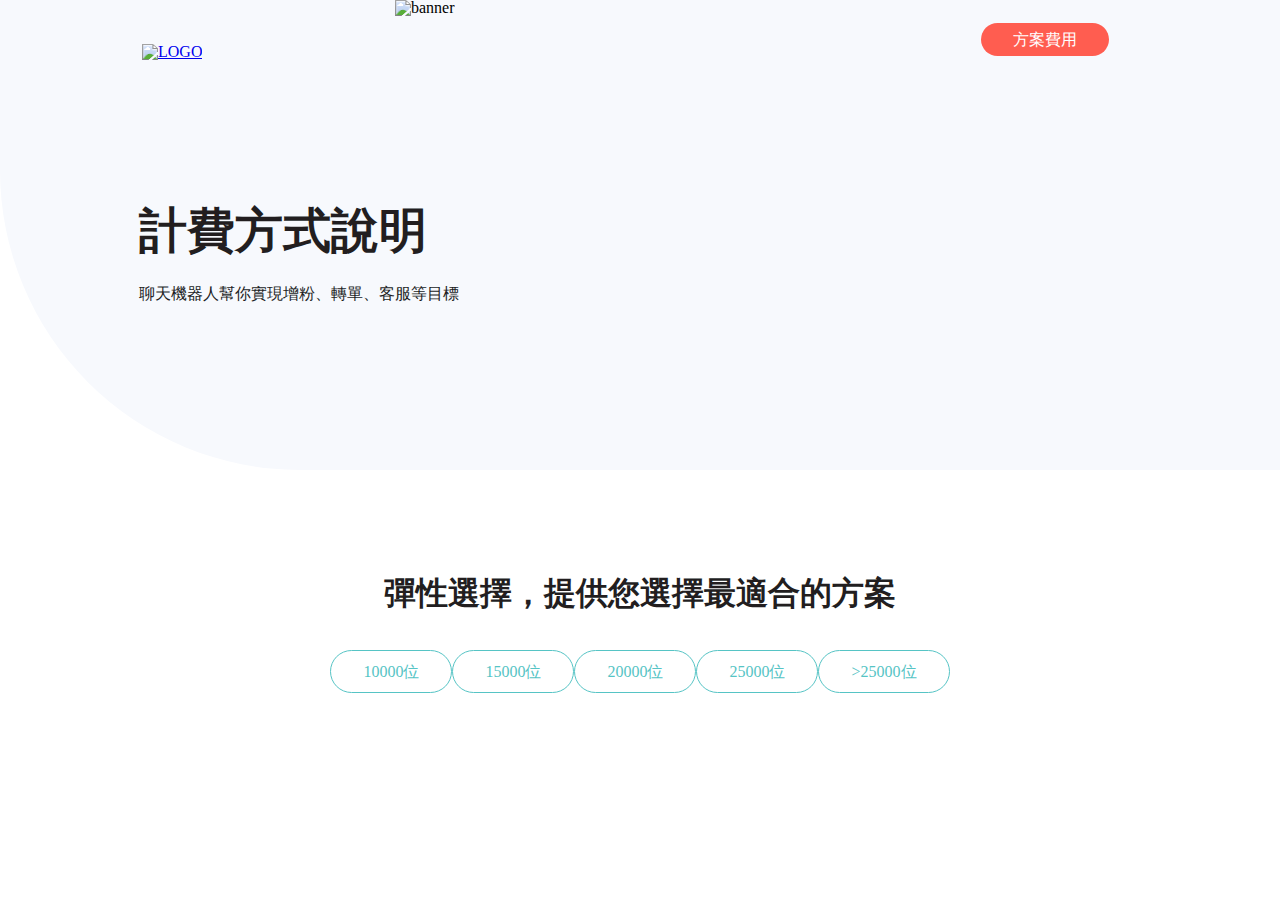
==== page2.html @ e50a2f9f "page2" ====
<!DOCTYPE html>
<html lang="en">

<head>
    <meta charset="UTF-8">
    <meta http-equiv="X-UA-Compatible" content="IE=edge">
    <meta name="viewport" content="width=device-width, initial-scale=1.0">
    <title>Document</title>
    <link rel="stylesheet" href="./style2.css">
</head>

<body>
    <div class="warp">
        <div class="banner"><img
                src="https://raw.githubusercontent.com/hexschool/webLayoutTraining1st/f70f00178a7f0baa31e9c01634303d8562cfe93a/chatTalker_images/banner.svg"
                alt="banner"></div>
        <div class="header">
            <h1><a href="./index.html"><img
                        src="https://github.com/hexschool/webLayoutTraining1st/blob/master/chatTalker_images/logo.png?raw=true"
                        alt="LOGO"></a></h1>
            <div class="plan"><a href="./page2.html">方案費用</a></div>
        </div>
        <div class="home">
            <h2>計費方式說明</h2>
            <p>聊天機器人幫你實現增粉、轉單、客服等目標</p>
        </div>
    </div>
    <div class="content">
        <h3>彈性選擇，提供您選擇最適合的方案</h3>
        <ul class="planList">
            <li><a href="#">10000位</a></li>
            <li><a href="#">15000位</a></li>
            <li><a href="#">20000位</a></li>
            <li><a href="#">25000位</a></li>
            <li><a href="#">>25000位</a></li>
        </ul>
    </div>

</body>

</html>
---- style2.css ----
/* http://meyerweb.com/eric/tools/css/reset/
   v2.0 | 20110126
   License: none (public domain)
*/

html,
body,
div,
span,
applet,
object,
iframe,
h1,
h2,
h3,
h4,
h5,
h6,
p,
blockquote,
pre,
a,
abbr,
acronym,
address,
big,
cite,
code,
del,
dfn,
em,
img,
ins,
kbd,
q,
s,
samp,
small,
strike,
strong,
sub,
sup,
tt,
var,
b,
u,
i,
center,
dl,
dt,
dd,
ol,
ul,
li,
fieldset,
form,
label,
legend,
table,
caption,
tbody,
tfoot,
thead,
tr,
th,
td,
article,
aside,
canvas,
details,
embed,
figure,
figcaption,
footer,
header,
hgroup,
menu,
nav,
output,
ruby,
section,
summary,
time,
mark,
audio,
video {
    margin: 0;
    padding: 0;
    border: 0;
    font-size: 100%;
    font: inherit;
    vertical-align: baseline;
}

/* HTML5 display-role reset for older browsers */
article,
aside,
details,
figcaption,
figure,
footer,
header,
hgroup,
menu,
nav,
section {
    display: block;
}

body {
    line-height: 1;
}

ol,
ul {
    list-style: none;
}

blockquote,
q {
    quotes: none;
}

blockquote:before,
blockquote:after,
q:before,
q:after {
    content: '';
    content: none;
}

table {
    border-collapse: collapse;
    border-spacing: 0;
}

/*  */
/*  */
.warp {
    position: relative;
    max-width: 1366px;
    height: 470px;
    background: #F7F9FD 0% 0% no-repeat padding-box;
    border-radius: 0px 0px 0px 300px;
    z-index: -2;
}

.banner {
    position: absolute;
    z-index: -1;
    right: 0px;
    width: 885px;
}

.header {
    display: flex;
    justify-content: space-between;
    align-items: center;
}

.header h1 {
    padding-left: 142px;
    padding-top: 24px;
}

.plan {
    padding: 32px 171px;
}

.plan a {
    padding: 8px 32px 8px 32px;
    text-decoration: none;
    background: #FF5D50 0% 0% no-repeat padding-box;
    border-radius: 22px;
    color: #FFFFFF;
    flex-wrap: nowrap;
}

.home {
    width: 470px;
    display: flex;
    flex-direction: column;
    justify-content: center;
    align-items: left;
}

.home h2 {
    /* text-align: left; */
    font: normal normal bold 48px/70px Noto Sans TC;
    /* letter-spacing: 0px; */
    color: #221E1F;
    padding-top: 116px;
    padding-left: 139px;
}

.home p {
    font: normal normal normal 16px/24px Noto Sans TC;
    letter-spacing: 0px;
    color: #221E1F;
    padding-top: 16px;
    padding-left: 139px;
}

.content h3 {
    padding-top: 100px;
    text-align: center;
    font: normal normal bold 32px/46px Noto Sans TC;
    letter-spacing: 0px;
    color: #221E1F;
}

.planList {
    display: flex;
    justify-content: center;
    padding-top: 48px;
    padding-left: 8px;
    padding-right: 8px;
}

.planList a {
    background: #FFFFFF 0% 0% no-repeat padding-box;
    border: 1px solid #56C4C5;
    border-radius: 27px;
    padding: 12px 32px;
    color: #56C4C5;
    text-decoration: none;

}
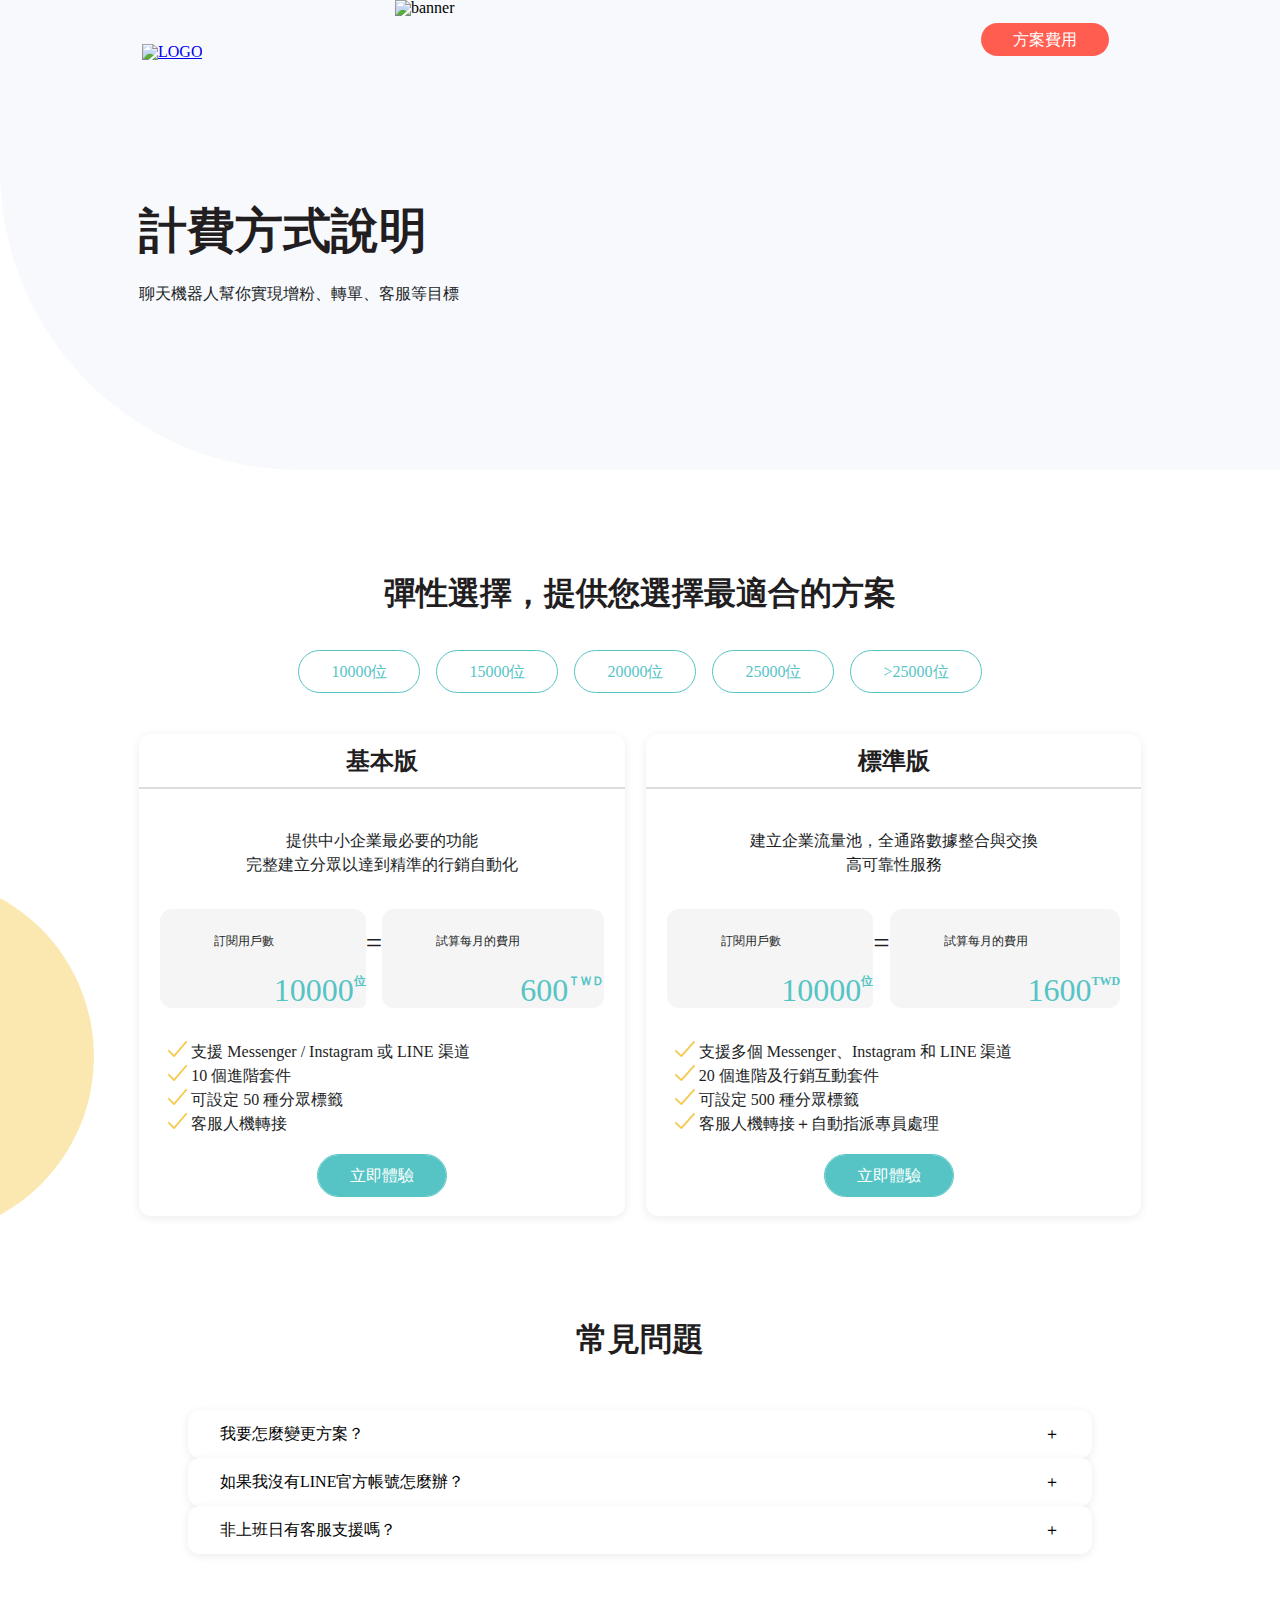
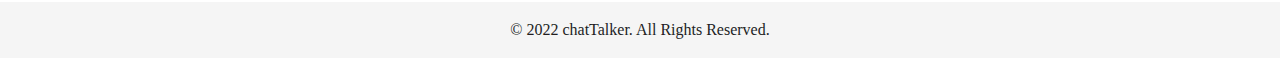
==== commit 0211cd64: "page2-0530" ====
--- a/page2.html
+++ b/page2.html
@@ -14,6 +14,7 @@
         <div class="banner"><img
                 src="https://raw.githubusercontent.com/hexschool/webLayoutTraining1st/f70f00178a7f0baa31e9c01634303d8562cfe93a/chatTalker_images/banner.svg"
                 alt="banner"></div>
+        <div class="ball"><img src="./image/Ellipse 3.svg" alt="ball"></div>
         <div class="header">
             <h1><a href="./index.html"><img
                         src="https://github.com/hexschool/webLayoutTraining1st/blob/master/chatTalker_images/logo.png?raw=true"
@@ -34,6 +35,109 @@
             <li><a href="#">25000位</a></li>
             <li><a href="#">>25000位</a></li>
         </ul>
+        <div class="planListCart">
+            <div class="planListCartItem">
+                <h4>基本版</h4>
+                <hr>
+                <p>提供中小企業最必要的功能</br>完整建立分眾以達到精準的行銷自動化</p>
+                <div class="planListCartItemMenu">
+                    <span>
+                        <h5>訂閱用戶數</h5>
+                        <span class="num">
+                            <p>10000</p>
+                        </span>
+                        <span class="cal">
+                            <p>位</p>
+                        </span>
+                    </span>
+                    <h2>=</h2>
+                    <span>
+                        <h5>試算每月的費用</h5>
+                        <span class="num">
+                            <p>600</p>
+                        </span>
+                        <span class="cal">
+                            <p>ＴＷＤ</p>
+                        </span>
+                    </span>
+                </div>
+                <div class="check">
+                    <p>
+                        <img src="./image/checkmark-outline.svg" alt="">
+                        支援 Messenger / Instagram 或 LINE 渠道</br>
+                        <img src="./image/checkmark-outline.svg" alt="">
+                        10 個進階套件</br>
+                        <img src="./image/checkmark-outline.svg" alt="">
+                        可設定 50 種分眾標籤</br>
+                        <img src="./image/checkmark-outline.svg" alt="">
+                        客服人機轉接
+                    </p>
+                    <div class="now"><a href="#">立即體驗</a></div>
+                </div>
+
+            </div>
+            <div class="planListCartItem">
+                <h4>標準版</h4>
+                <hr>
+                <p>建立企業流量池，全通路數據整合與交換</br>高可靠性服務</p>
+                <div class="planListCartItemMenu">
+                    <span>
+                        <h5>訂閱用戶數</h5>
+                        <span class="num">
+                            <p>10000</p>
+                        </span>
+                        <span class="cal">
+                            <p>位</p>
+                        </span>
+                    </span>
+                    <h2>=</h2>
+                    <span>
+                        <h5>試算每月的費用</h5>
+                        <span class="num">
+                            <p>1600</p>
+                        </span>
+                        <span class="cal">
+                            <p>TWD</p>
+                        </span>
+                    </span>
+                </div>
+                <div class="check">
+                    <p>
+                        <img src="./image/checkmark-outline.svg" alt="">
+                        支援多個 Messenger、Instagram 和 LINE 渠道</br>
+                        <img src="./image/checkmark-outline.svg" alt="">
+                        20 個進階及行銷互動套件</br>
+                        <img src="./image/checkmark-outline.svg" alt="">
+                        可設定 500 種分眾標籤</br>
+                        <img src="./image/checkmark-outline.svg" alt="">
+                        客服人機轉接＋自動指派專員處理
+                    </p>
+                    <div class="now"><a href="#">立即體驗</a></div>
+                </div>
+            </div>
+        </div>
+        <h3>常見問題</h3>
+        <div class="qutlist">
+            <div class="qut">
+                <div>
+                    <p>我要怎麼變更方案？</p>
+                </div>
+                <span>
+                    <p>＋</p>
+                </span>
+            </div>
+            <div class="qut">
+                <p>如果我沒有LINE官方帳號怎麼辦？</p>
+                <p>＋</p>
+            </div>
+            <div class="qut">
+                <p>非上班日有客服支援嗎？</p>
+                <p>＋</p>
+            </div>
+        </div>
+    </div>
+    <div class="footer">
+        <p>© 2022 chatTalker. All Rights Reserved.</p>
     </div>
 
 </body>
--- a/style2.css
+++ b/style2.css
@@ -152,6 +152,10 @@
     width: 885px;
 }
 
+.content {
+    max-width: 1366px;
+}
+
 .header {
     display: flex;
     justify-content: space-between;
@@ -163,8 +167,15 @@
     padding-top: 24px;
 }
 
+.ball {
+    position: absolute;
+    top: 876px;
+    left: -267px;
+}
+
 .plan {
     padding: 32px 171px;
+    flex-wrap: wrap;
 }
 
 .plan a {
@@ -173,7 +184,6 @@
     background: #FF5D50 0% 0% no-repeat padding-box;
     border-radius: 22px;
     color: #FFFFFF;
-    flex-wrap: nowrap;
 }
 
 .home {
@@ -213,6 +223,9 @@
     display: flex;
     justify-content: center;
     padding-top: 48px;
+}
+
+.planList li {
     padding-left: 8px;
     padding-right: 8px;
 }
@@ -224,5 +237,147 @@
     padding: 12px 32px;
     color: #56C4C5;
     text-decoration: none;
-
+}
+
+.planList a:hover {
+    background: #56C4C5;
+    color: white;
+}
+
+.planListCart {
+    margin-top: 54px;
+    display: flex;
+    /* margin: 0 auto; */
+    justify-content: center;
+}
+
+.planListCartItem {
+    /* width: 444px; */
+    /* height: 570px; */
+    background: #FFFFFF 0% 0% no-repeat padding-box;
+    box-shadow: 0px 2px 10px #00000014;
+    border-radius: 12px;
+    text-align: center;
+    margin-left: 10.5px;
+    margin-right: 10.5px;
+    flex-wrap: wrap;
+}
+
+.planListCartItem h4 {
+    font: normal normal bold 24px/35px Noto Sans TC;
+    letter-spacing: 0px;
+    color: #221E1F;
+    padding-top: 10px;
+}
+
+.planListCartItem hr {
+    border: 1px solid #DDDDDD;
+}
+
+.planListCartItem p {
+    padding-top: 32px;
+    font: normal normal normal 16px/24px Noto Sans TC;
+    letter-spacing: 0px;
+    color: #221E1F;
+}
+
+.planListCartItemMenu {
+    display: flex;
+    justify-content: center;
+    align-items: center;
+    margin-left: 21px;
+    margin-right: 21px;
+}
+
+.planListCartItemMenu span {
+    display: flex;
+    background: #F5F5F5 0% 0% no-repeat padding-box;
+    border-radius: 12px;
+    margin-top: 32px;
+    justify-content: center;
+}
+
+.planListCartItemMenu h2 {
+    text-align: left;
+    font: normal normal normal 29px/42px Noto Sans TC;
+    letter-spacing: 0px;
+    color: #221E1F;
+}
+
+.planListCartItemMenu h5 {
+    text-align: center;
+    font: normal normal normal 12px/17px Noto Sans TC;
+    color: #221E1F;
+    padding-top: 24px;
+    padding-left: 54px;
+}
+
+.info {
+    display: flex;
+    justify-content: space-between;
+    align-items: flex-end;
+}
+
+.num p {
+    text-align: left;
+    font: normal normal normal 32px/35px Comfortaa;
+    letter-spacing: 0px;
+    color: #56C4C5;
+}
+
+.cal p {
+    text-align: center;
+    font: normal normal bold 12px/17px Noto Sans TC;
+    letter-spacing: 0px;
+    color: #56C4C5;
+}
+
+.check {
+    /* display: flex; */
+    text-align: left;
+    padding-left: 29px;
+    /* padding-top: 16px; */
+    /* align-items: center; */
+    line-height: 5;
+}
+
+.now {
+    padding-left: 149px;
+}
+
+.now a {
+    /* justify-content: center; */
+
+    background: #56C4C5 0% 0% no-repeat padding-box;
+    border: 1px solid #56C4C5;
+    border-radius: 27px;
+    text-decoration: none;
+    color: #FFFFFF;
+    padding: 12px 32px;
+}
+
+.qutlist {
+    margin: 0 auto;
+    max-width: 904px;
+    padding-top: 48px;
+    padding-bottom: 48px;
+}
+
+.qut {
+    display: flex;
+    justify-content: space-between;
+    background: #FFFFFF 0% 0% no-repeat padding-box;
+    box-shadow: 0px 2px 10px #00000014;
+    border-radius: 12px;
+    padding: 16px 32px;
+
+}
+
+.footer {
+    background: #F5F5F5 0% 0% no-repeat padding-box;
+    text-align: center;
+    padding-top: 16px;
+    padding-bottom: 16px;
+    font: normal normal normal 16px/24px Noto Sans TC;
+    color: #221E1F;
 }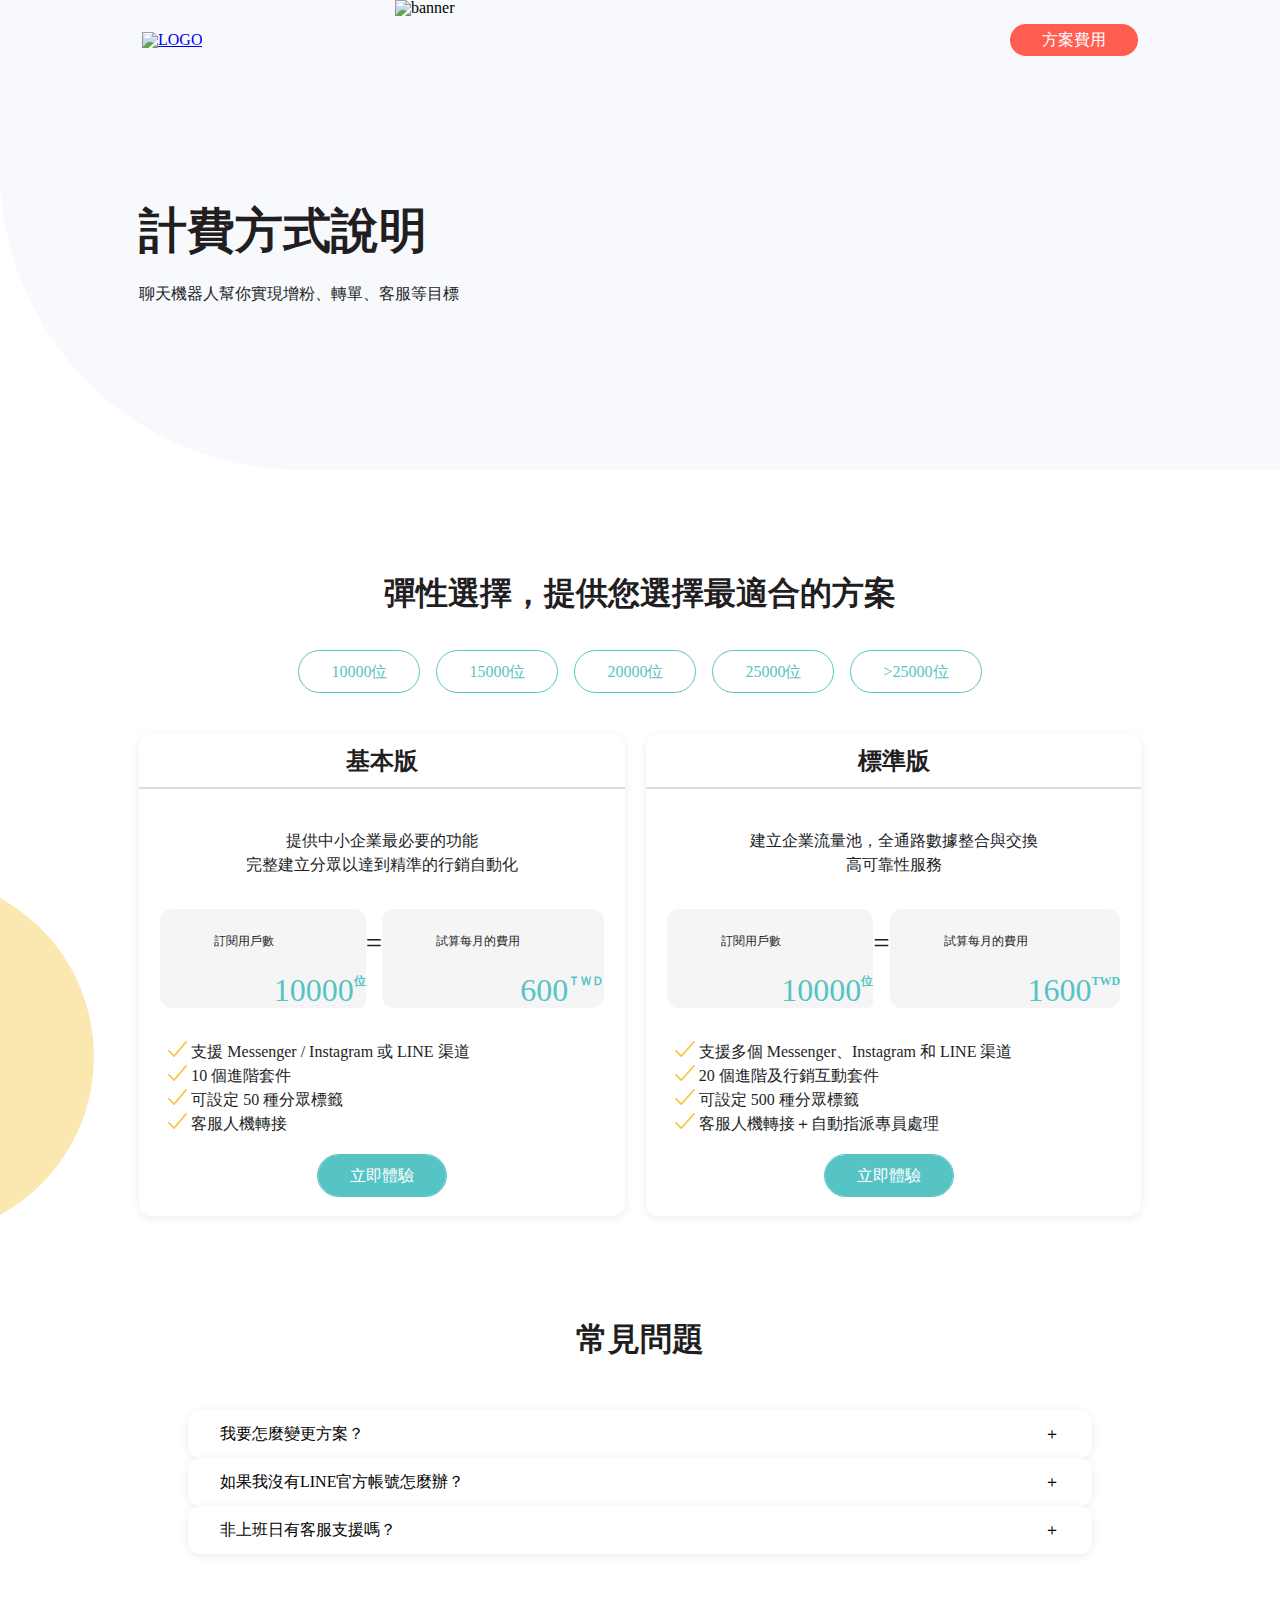
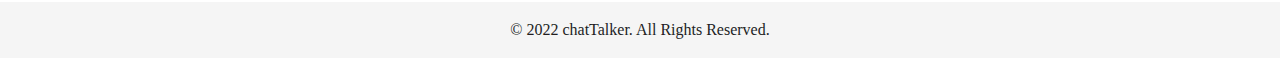
==== commit fa985c05: "page2 renew" ====
--- a/page2.html
+++ b/page2.html
@@ -10,20 +10,29 @@
 </head>
 
 <body>
-    <div class="warp">
-        <div class="banner"><img
-                src="https://raw.githubusercontent.com/hexschool/webLayoutTraining1st/f70f00178a7f0baa31e9c01634303d8562cfe93a/chatTalker_images/banner.svg"
-                alt="banner"></div>
-        <div class="ball"><img src="./image/Ellipse 3.svg" alt="ball"></div>
-        <div class="header">
-            <h1><a href="./index.html"><img
-                        src="https://github.com/hexschool/webLayoutTraining1st/blob/master/chatTalker_images/logo.png?raw=true"
-                        alt="LOGO"></a></h1>
-            <div class="plan"><a href="./page2.html">方案費用</a></div>
-        </div>
-        <div class="home">
-            <h2>計費方式說明</h2>
-            <p>聊天機器人幫你實現增粉、轉單、客服等目標</p>
+    <div class="headerBanner">
+
+        <div class="warp">
+            <div class="banner">
+                <img src="https://raw.githubusercontent.com/hexschool/webLayoutTraining1st/f70f00178a7f0baa31e9c01634303d8562cfe93a/chatTalker_images/banner.svg"
+                    alt="banner">
+            </div>
+            <div class="ball"><img src="./image/Ellipse 3.svg" alt="ball"></div>
+            <div class="header">
+                <h1><a href="./index.html"><img
+                            src="https://github.com/hexschool/webLayoutTraining1st/blob/master/chatTalker_images/logo.png?raw=true"
+                            alt="LOGO"></a>
+                </h1>
+                <div class="planA">
+                    <a href="./page2.html">
+                        <p>方案費用</p>
+                    </a>
+                </div>
+            </div>
+            <div class="home">
+                <h2>計費方式說明</h2>
+                <p>聊天機器人幫你實現增粉、轉單、客服等目標</p>
+            </div>
         </div>
     </div>
     <div class="content">
@@ -87,7 +96,7 @@
                             <p>10000</p>
                         </span>
                         <span class="cal">
-                            <p>位</p>
+                            <p><sub>位</sub></p>
                         </span>
                     </span>
                     <h2>=</h2>
--- a/style2.css
+++ b/style2.css
@@ -135,7 +135,9 @@
 }
 
 /*  */
+/* CSS Reset end */
 /*  */
+
 .warp {
     position: relative;
     max-width: 1366px;
@@ -152,19 +154,57 @@
     width: 885px;
 }
 
+/* @media (max-width: 992px) {
+    .banner img {
+        display: none;
+    }
+
+    .headerBanner {
+        background-image: url("https://raw.githubusercontent.com/hexschool/webLayoutTraining1st/f70f00178a7f0baa31e9c01634303d8562cfe93a/chatTalker_images/banner_sm.svg");
+        background-repeat: no-repeat;
+        background-position: top right;
+        background-size: contain;
+    }
+} */
+
+
 .content {
     max-width: 1366px;
 }
 
+/* header */
 .header {
     display: flex;
     justify-content: space-between;
     align-items: center;
-}
-
-.header h1 {
-    padding-left: 142px;
-    padding-top: 24px;
+    padding: 24px 142px;
+}
+
+.header img {
+    height: 40px;
+}
+
+@media (max-width: 992px) {
+    .header {
+        border-bottom: 2px solid #FFD153;
+    }
+
+    .header img {
+        padding-left: 21px;
+    }
+}
+
+
+.planA {
+    background: #FF5D50 0% 0% no-repeat padding-box;
+    border-radius: 22px;
+    padding: 8px 32px;
+    color: #FFFFFF;
+}
+
+.planA a {
+    text-decoration: none;
+    color: #FFFFFF;
 }
 
 .ball {
@@ -187,7 +227,7 @@
 }
 
 .home {
-    width: 470px;
+    max-width: 470px;
     display: flex;
     flex-direction: column;
     justify-content: center;
@@ -249,6 +289,7 @@
     display: flex;
     /* margin: 0 auto; */
     justify-content: center;
+    flex-wrap: wrap;
 }
 
 .planListCartItem {
